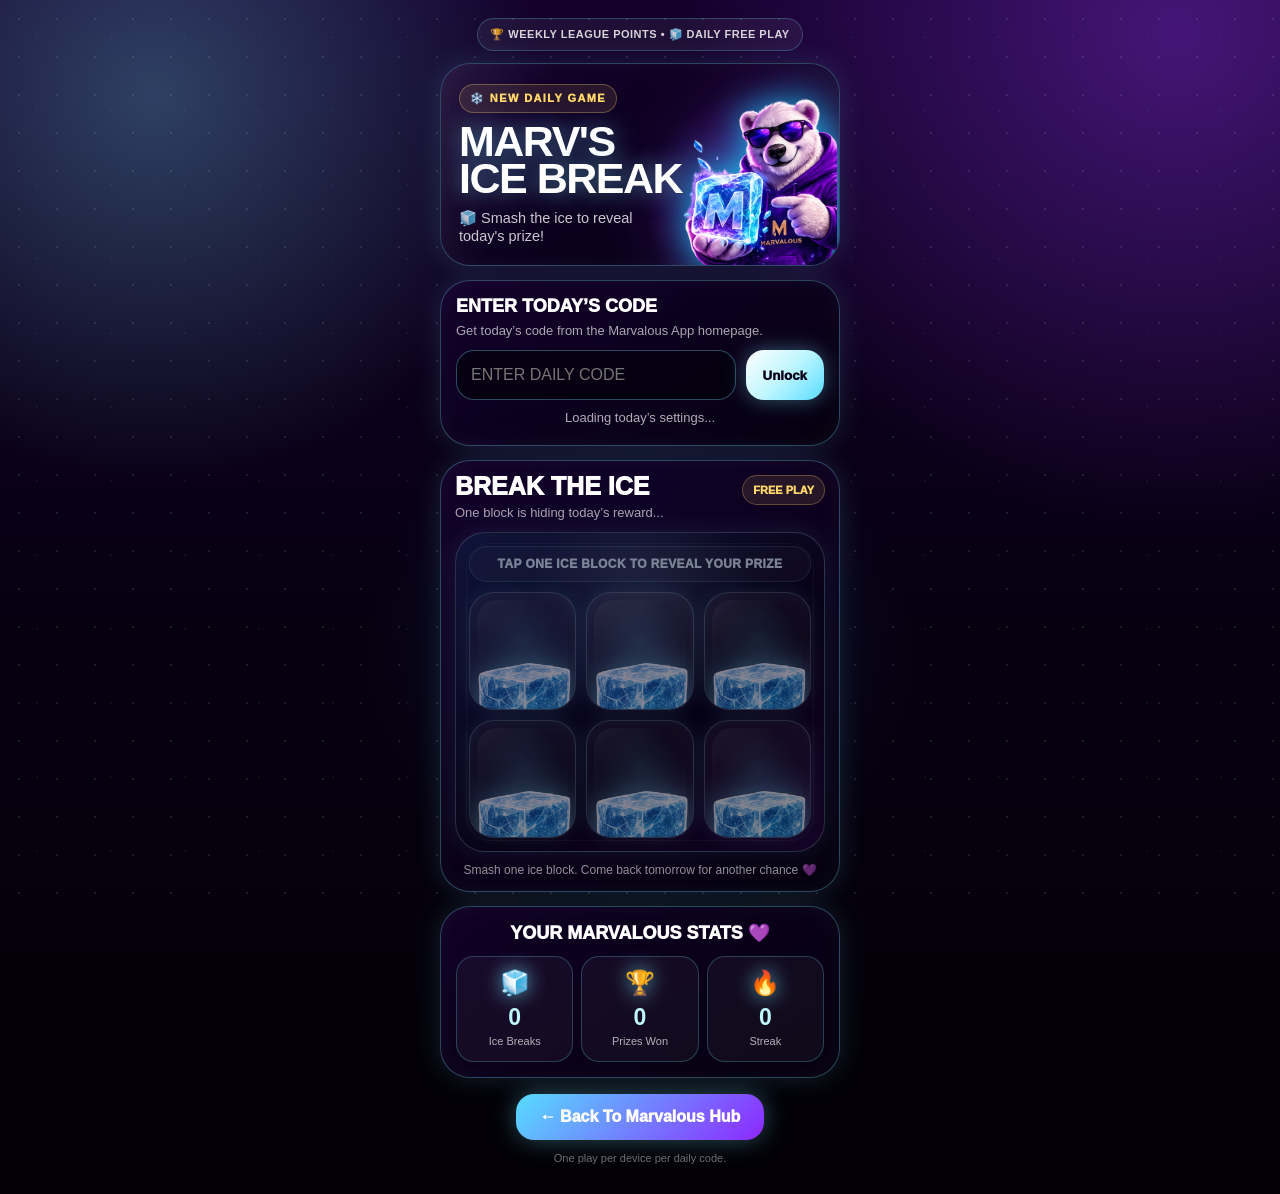
==== icebreak-v2.html @ 88c2de8c "Rename icebreak.html to icebreak-v2.html" ====
<!DOCTYPE html>
<html lang="en">
<head>
<meta charset="UTF-8" />
<meta name="viewport" content="width=device-width, initial-scale=1.0, viewport-fit=cover" />
<meta name="theme-color" content="#070009" />
<title>Marv's Ice Break</title>

<script async src="https://www.googletagmanager.com/gtag/js?id=G-ST39WS2DBB"></script>
<script>
window.dataLayer = window.dataLayer || [];
function gtag(){dataLayer.push(arguments);}
gtag('js', new Date());
gtag('config', 'G-ST39WS2DBB');
</script>

<style>
*{box-sizing:border-box}
:root{
  --purple:#8d28ff;
  --ice:#79e8ff;
  --gold:#ffd76a;
  --dark:#050008;
}
body{
  margin:0;
  min-height:100vh;
  font-family:Arial,Helvetica,sans-serif;
  color:#fff;
  background:
    radial-gradient(circle at 12% 8%,rgba(121,232,255,.28),transparent 25%),
    radial-gradient(circle at 92% 3%,rgba(157,59,255,.36),transparent 30%),
    radial-gradient(circle at 50% 55%,rgba(39,148,255,.12),transparent 30%),
    linear-gradient(180deg,#13002b 0%,#070011 52%,#020005 100%);
  overflow-x:hidden;
}
body:before{
  content:"";
  position:fixed;
  inset:0;
  pointer-events:none;
  background-image:
    radial-gradient(rgba(255,255,255,.45) 1px,transparent 1px),
    radial-gradient(rgba(121,232,255,.25) 1.4px,transparent 1.4px);
  background-size:38px 38px,74px 74px;
  opacity:.23;
}
.app{
  width:min(430px,100%);
  margin:0 auto;
  min-height:100vh;
  padding:18px 15px 30px;
  position:relative;
}
.glass{
  border-radius:30px;
  background:linear-gradient(145deg,rgba(22,0,48,.72),rgba(5,0,15,.86));
  border:1px solid rgba(121,232,255,.30);
  box-shadow:0 0 28px rgba(121,232,255,.14),inset 0 0 24px rgba(255,255,255,.035);
  backdrop-filter:blur(10px);
}
.top-strip{
  display:flex;
  justify-content:center;
  gap:8px;
  align-items:center;
  margin:0 auto 12px;
  padding:9px 12px;
  width:max-content;
  max-width:100%;
  border-radius:999px;
  background:rgba(255,255,255,.06);
  border:1px solid rgba(121,232,255,.24);
  color:rgba(255,255,255,.82);
  font-size:11px;
  font-weight:900;
  letter-spacing:.5px;
  text-transform:uppercase;
}
.hero{
  min-height:180px;
  position:relative;
  overflow:hidden;
  padding:20px 18px;
  margin-bottom:14px;
}
.hero:before{
  content:"";
  position:absolute;
  right:-48px;
  bottom:-65px;
  width:250px;
  height:250px;
  border-radius:50%;
  background:radial-gradient(circle,rgba(121,232,255,.38),rgba(141,40,255,.18),transparent 66%);
}
.hero:after{
  content:"";
  position:absolute;
  inset:0;
  background:linear-gradient(110deg,rgba(255,255,255,.08),transparent 25%,transparent 70%,rgba(121,232,255,.08));
  pointer-events:none;
}
.hero-marv{
  position:absolute;
  right:-18px;
  bottom:-30px;
  width:235px;
  max-height:240px;
  object-fit:contain;
  z-index:2;
  filter:
    drop-shadow(0 0 18px rgba(0,225,255,.8))
    drop-shadow(0 0 40px rgba(147,51,234,.5));
}
.kicker{
  position:relative;
  z-index:3;
  display:inline-flex;
  align-items:center;
  gap:6px;
  padding:7px 10px;
  border-radius:999px;
  background:rgba(255,215,106,.10);
  border:1px solid rgba(255,215,106,.30);
  color:var(--gold);
  font-size:11px;
  font-weight:1000;
  letter-spacing:1.4px;
  text-transform:uppercase;
}
h1{
  position:relative;
  z-index:3;
  margin:10px 132px 0 0;
  font-size:43px;
  line-height:.86;
  letter-spacing:-1.5px;
  text-transform:uppercase;
  text-shadow:0 0 24px rgba(121,232,255,.55);
}
.welcome{
  position:relative;
  z-index:3;
  margin:12px 145px 0 0;
  color:rgba(255,255,255,.78);
  font-size:14.5px;
  line-height:1.25;
}
.code-card{
  padding:15px;
  margin-bottom:14px;
}
.code-title{
  font-size:18px;
  font-weight:1000;
  text-transform:uppercase;
}
.code-sub{
  color:rgba(255,255,255,.65);
  font-size:13px;
  margin:6px 0 12px;
}
.row{display:flex;gap:10px}
input{
  flex:1;
  min-width:0;
  padding:15px 14px;
  border-radius:18px;
  border:1px solid rgba(121,232,255,.32);
  outline:none;
  background:rgba(5,0,15,.72);
  color:#fff;
  font-size:16px;
}
#codeInput{text-transform:uppercase}
button{
  border:0;
  border-radius:18px;
  padding:15px 17px;
  font-weight:1000;
  color:#080018;
  background:linear-gradient(135deg,#ffffff,#bff6ff,#57dcff);
  box-shadow:0 0 20px rgba(121,232,255,.38);
  cursor:pointer;
}
.status{
  margin-top:10px;
  min-height:20px;
  font-size:13px;
  color:rgba(255,255,255,.68);
  text-align:center;
}
.stage{
  padding:14px;
  margin-bottom:14px;
}
.game-head{
  display:flex;
  align-items:flex-start;
  justify-content:space-between;
  gap:10px;
  margin-bottom:12px;
}
.game-title{
  font-size:25px;
  line-height:.95;
  font-weight:1000;
  text-transform:uppercase;
}
.game-sub{
  color:rgba(255,255,255,.64);
  font-size:13px;
  margin-top:6px;
}
.live-pill{
  flex:0 0 auto;
  padding:8px 10px;
  border-radius:999px;
  background:rgba(255,215,106,.1);
  border:1px solid rgba(255,215,106,.28);
  color:var(--gold);
  font-size:11px;
  font-weight:1000;
  text-transform:uppercase;
}
.board{
  position:relative;
  padding:13px;
  border-radius:30px;
  background:
    radial-gradient(circle at 50% 20%,rgba(191,246,255,.16),transparent 35%),
    linear-gradient(145deg,rgba(13,48,84,.74),rgba(4,0,14,.92) 60%,rgba(37,0,60,.82));
  border:1px solid rgba(191,246,255,.34);
  box-shadow:0 0 24px rgba(121,232,255,.20),inset 0 0 28px rgba(255,255,255,.045);
  overflow:hidden;
  will-change:transform;
}
.board:before{
  content:"";
  position:absolute;
  inset:10px;
  border-radius:24px;
  border:1px solid rgba(255,255,255,.08);
  pointer-events:none;
}
.banner{
  position:relative;
  z-index:2;
  text-align:center;
  margin-bottom:10px;
  padding:10px;
  border-radius:20px;
  background:rgba(255,255,255,.055);
  border:1px solid rgba(121,232,255,.20);
  color:#dffbff;
  font-size:12px;
  font-weight:1000;
  text-transform:uppercase;
  letter-spacing:.4px;
}
.ice-grid{
  position:relative;
  z-index:2;
  display:grid;
  grid-template-columns:repeat(3,1fr);
  gap:10px;
}
.ice{
  height:118px;
  border-radius:25px;
  display:grid;
  place-items:center;
  padding:0;
  background:
    radial-gradient(circle at 50% 40%,rgba(121,232,255,.18),transparent 45%),
    linear-gradient(180deg,rgba(255,255,255,.08),rgba(255,255,255,.025));
  border:1px solid rgba(191,246,255,.30);
  box-shadow:0 0 17px rgba(121,232,255,.20),inset 0 0 18px rgba(255,255,255,.05);
  cursor:pointer;
  position:relative;
  overflow:hidden;
  transition:.25s;
  animation:iceBreath 2.8s ease-in-out infinite;
}
@keyframes iceBreath{
  0%,100%{
    transform:scale(1);
    box-shadow:0 0 17px rgba(121,232,255,.20), inset 0 0 18px rgba(255,255,255,.05);
  }
  50%{
    transform:scale(1.035);
    box-shadow:0 0 28px rgba(121,232,255,.45), inset 0 0 24px rgba(255,255,255,.10);
  }
}  
.ice img{
  width:143%;
  height:143%;
  object-fit:contain;
  pointer-events:none;
  filter:drop-shadow(0 0 16px rgba(121,232,255,.75));
  transition:.25s;
}
.ice:before{
  content:"";
  position:absolute;
  inset:7px;
  border-radius:20px;
  background:linear-gradient(135deg,rgba(255,255,255,.10),transparent 40%,rgba(121,232,255,.05));
  pointer-events:none;
}
.ice:after{
  content:"";
  position:absolute;
  inset:-50%;
  background:linear-gradient(90deg,transparent,rgba(255,255,255,.20),transparent);
  transform:rotate(25deg) translateX(-120%);
  transition:.7s;
}
.ice:not(.disabled):hover:after{transform:rotate(25deg) translateX(120%)}
.ice.picked{
  transform:scale(1.07);
  box-shadow:0 0 42px rgba(191,246,255,.9),inset 0 0 24px rgba(255,255,255,.14);
}
.ice.picked img{transform:scale(1.07)}
.ice:active{
  transform:scale(.94);
  filter:brightness(1.2);
}
.ice.shatter{animation:shake .36s linear}
@keyframes shake{
  0%,100%{transform:scale(1.07) translateX(0)}
  25%{transform:scale(1.09) translateX(-4px) rotate(-2deg)}
  50%{transform:scale(1.09) translateX(4px) rotate(2deg)}
  75%{transform:scale(1.09) translateX(-3px) rotate(-1deg)}
}
@keyframes screenShake{
  0%{transform:translate(0,0);}
  20%{transform:translate(-4px,2px);}
  40%{transform:translate(4px,-2px);}
  60%{transform:translate(-3px,2px);}
  80%{transform:translate(3px,-1px);}
  100%{transform:translate(0,0);}
}

.board.shake{
  animation:screenShake .25s;
}
.board.flash{
  animation:flashBlue .35s;
}

@keyframes flashBlue{
  0%{
    box-shadow:0 0 24px rgba(121,232,255,.20);
  }
  50%{
    box-shadow:
      0 0 80px rgba(121,232,255,.95),
      inset 0 0 45px rgba(191,246,255,.45);
  }
  100%{
    box-shadow:0 0 24px rgba(121,232,255,.20);
  }
}
.ice.disabled{
  opacity:.24;
  pointer-events:none;
  filter:grayscale(.55);
}
.ice-glow{
  position:absolute;
  inset:-35px;
  display:none;
  pointer-events:none;
  background:url("assets/icebreak/ice-glow.png") center/contain no-repeat;
  z-index:4;
  opacity:.98;
}
.ice.picked .ice-glow{display:block}
.ice-sparkles{
  position:absolute;
  inset:-55px;
  display:none;
  pointer-events:none;
  background:url("assets/icebreak/ice-sparkles.png") center/contain no-repeat;
  z-index:5;
  opacity:1;
}

.ice.shatter .ice-sparkles{
  display:block;
  animation:sparkBurst .55s ease-out forwards;
}

@keyframes sparkBurst{
  0%{
    transform:scale(.4);
    opacity:0;
  }
  40%{
    opacity:1;
  }
  100%{
    transform:scale(1.5);
    opacity:0;
  }
}
.locked .board{opacity:.52}
.locked .ice{pointer-events:none}
.hint{
  text-align:center;
  margin-top:11px;
  font-size:12px;
  color:rgba(255,255,255,.56);
}
.info-card{
  padding:15px;
  margin-bottom:14px;
}
.info-title{
  font-size:18px;
  font-weight:1000;
  text-transform:uppercase;
  margin-bottom:12px;
  text-align:center;
}
.stats{
  display:grid;
  grid-template-columns:repeat(3,1fr);
  gap:8px;
}
.stat{
  text-align:center;
  padding:12px 6px;
  border-radius:18px;
  background:rgba(255,255,255,.045);
  border:1px solid rgba(121,232,255,.24);
}
.stat b{
  display:block;
  color:#bff6ff;
  font-size:23px;
}
.stat span{
  font-size:11px;
  color:rgba(255,255,255,.68);
}
.stat-icon-circle{
  font-size:24px;
  margin-bottom:7px;
  filter:drop-shadow(0 0 10px rgba(121,232,255,.75));
}
.back{
  display:block;
  width:max-content;
  margin:16px auto 0;
  padding:14px 24px;
  border-radius:18px;
  text-decoration:none;
  color:#fff;
  font-weight:1000;
  background:linear-gradient(135deg,#57dcff,#8d28ff);
  box-shadow:0 0 24px rgba(121,232,255,.34);
}
.footer{
  text-align:center;
  margin-top:12px;
  font-size:11px;
  color:rgba(255,255,255,.42);
}
.modal{
  position:fixed;
  inset:0;
  display:none;
  align-items:center;
  justify-content:center;
  padding:20px;
  background:rgba(0,0,0,.78);
  z-index:99;
}
.modal.show{display:flex}
.box{
  position:relative;
  width:min(380px,100%);
  text-align:center;
  border-radius:32px;
  padding:26px 18px;
  background:linear-gradient(180deg,#071d3a,#070009);
  border:1px solid rgba(191,243,255,.48);
  box-shadow:0 0 50px rgba(101,207,255,.22),0 0 34px rgba(139,44,255,.32);
}
.closeModal{
    position:absolute;
    top:14px;
    right:14px;
    width:40px;
    height:40px;
    border:none;
    border-radius:50%;
    background:rgba(255,255,255,.12);
    color:#fff;
    font-size:24px;
    font-weight:bold;
    cursor:pointer;
  }
.box h2{
  margin:0 0 8px;
  font-size:32px;
  text-transform:uppercase;
}
.result{
  margin:16px 0;
  color:#ffd76a;
  font-size:27px;
  font-weight:1000;
  text-transform:uppercase;
  text-shadow:0 0 14px rgba(255,215,106,.72);
}
.small{
  color:rgba(255,255,255,.72);
  font-size:13px;
  line-height:1.4;
}
@keyframes blueFlash{
  0%{opacity:0;}
  20%{opacity:.8;}
  100%{opacity:0;}
}

.screen-flash{
  position:fixed;
  inset:0;
  pointer-events:none;
  background:radial-gradient(circle,rgba(121,232,255,.75),rgba(121,232,255,.2),transparent 70%);
  opacity:0;
  z-index:9999;
}

.screen-flash.active{
  animation:blueFlash .35s ease-out;
}
  
</style>
</head>

<body>
<main class="app">

  <div class="top-strip">🏆 Weekly League Points • 🧊 Daily Free Play</div>

  <section class="hero glass">
    <div class="kicker">❄️ New Daily Game</div>
    <h1>Marv's Ice Break</h1>
    <p class="welcome">🧊 Smash the ice to reveal today's prize!</p>
    <img src="assets/icebreak/marv-ice.png" class="hero-marv" alt="Marv holding ice">
  </section>

  <section class="code-card glass">
    <div class="code-title">Enter Today’s Code</div>
    <div class="code-sub">Get today’s code from the Marvalous App homepage.</div>
    <div class="row">
      <input id="codeInput" placeholder="Enter daily code">
      <button onclick="unlockGame()">Unlock</button>
    </div>
    <div id="status" class="status">Loading today’s settings...</div>
  </section>

  <section id="gameArea" class="stage glass locked">
    <div class="game-head">
      <div>
        <div class="game-title">Break The Ice</div>
        <div class="game-sub">One block is hiding today’s reward...</div>
      </div>
      <div class="live-pill">Free Play</div>
    </div>

    <div class="board">
      <div class="banner">Tap one ice block to reveal your prize</div>

      <div class="ice-grid">
        <button class="ice" onclick="breakIce(this)"><span class="ice-glow"></span><img src="assets/icebreak/ice-normal.png" alt="Ice block"></button>
        <button class="ice" onclick="breakIce(this)"><span class="ice-glow"></span><img src="assets/icebreak/ice-normal.png" alt="Ice block"></button>
        <button class="ice" onclick="breakIce(this)"><span class="ice-glow"></span><img src="assets/icebreak/ice-normal.png" alt="Ice block"></button>
        <button class="ice" onclick="breakIce(this)"><span class="ice-glow"></span><img src="assets/icebreak/ice-normal.png" alt="Ice block"></button>
        <button class="ice" onclick="breakIce(this)"><span class="ice-glow"></span><img src="assets/icebreak/ice-normal.png" alt="Ice block"></button>
        <button class="ice" onclick="breakIce(this)"><span class="ice-glow"></span><img src="assets/icebreak/ice-normal.png" alt="Ice block"></button>
      </div>
    </div>

    <div class="hint">Smash one ice block. Come back tomorrow for another chance 💜</div>
  </section>

  <section class="info-card glass">
    <div class="info-title">Your Marvalous Stats 💜</div>
    <div class="stats">
      <div class="stat">
        <div class="stat-icon-circle">🧊</div>
        <b id="totalPlays">0</b>
        <span>Ice Breaks</span>
      </div>
      <div class="stat">
        <div class="stat-icon-circle">🏆</div>
        <b id="totalWins">0</b>
        <span>Prizes Won</span>
      </div>
      <div class="stat">
        <div class="stat-icon-circle">🔥</div>
        <b id="currentStreak">0</b>
        <span>Streak</span>
      </div>
    </div>
  </section>

  <a class="back" href="index.html">← Back To Marvalous Hub</a>
  <div class="footer">One play per device per daily code.</div>
</main>

<form name="scratch-claim" method="POST" data-netlify="true" hidden>
  <input type="text" name="name">
  <input type="email" name="email">
  <input type="text" name="prize">
  <input type="text" name="dailyCode">
  <input type="text" name="minSpend">
  <input type="text" name="expiry">
</form>

<div class="modal" id="modal">
  <div class="box">
    <button class="closeModal" onclick="closeModal()">✕</button>
    <h2 id="modalTitle">Result</h2>
    <div class="result" id="resultText"></div>
    <p class="small" id="resultSmall"></p>
    <button id="doneBtn" onclick="closeModal()">Done</button>
  </div>
</div>

<audio id="tapSound" preload="auto">
  <source src="assets/icebreak/ice-tap.mp3" type="audio/mpeg">
</audio>

<audio id="crackSound" preload="auto">
  <source src="assets/icebreak/ice-crack.mp3" type="audio/mpeg">
</audio>

<audio id="smashSound" preload="auto">
  <source src="assets/icebreak/ice-smash.mp3" type="audio/mpeg">
</audio>

<script>
const SETTINGS_CSV_URL = "https://docs.google.com/spreadsheets/d/e/2PACX-1vSlaiXI-x0C_wLvxmELI21rTu9uFR87MYtx9gqV_z_Z3hZ5nOCQBnb9No6i9MtZyqBD3c9wTo1tmz6x/pub?output=csv";

let DAILY_CODE = "MARVDAILY";
let PRIZES = [];
const gameArea = document.getElementById("gameArea");
const statusBox = document.getElementById("status");
const modal = document.getElementById("modal");
const modalTitle = document.getElementById("modalTitle");
const resultText = document.getElementById("resultText");
const resultSmall = document.getElementById("resultSmall");

const tapSound = document.getElementById("tapSound");
const crackSound = document.getElementById("crackSound");
const smashSound = document.getElementById("smashSound");

function playSound(sound){
  if(!sound) return;
  sound.currentTime = 0;
  sound.play().catch(() => {});
}

let playKey = "";
let revealed = false;
let currentPrize = null;

function updateStats(){
  document.getElementById("totalPlays").textContent = localStorage.getItem("marvIceTotalPlays") || "0";
  document.getElementById("totalWins").textContent = localStorage.getItem("marvIceTotalWins") || "0";
  document.getElementById("currentStreak").textContent = localStorage.getItem("marvIceStreak") || "0";
}

function addPlayStats(won){
  const plays = Number(localStorage.getItem("marvIceTotalPlays") || 0) + 1;
  localStorage.setItem("marvIceTotalPlays", plays);

  const streak = Number(localStorage.getItem("marvIceStreak") || 0) + 1;
  localStorage.setItem("marvIceStreak", streak);

  if(won){
    const wins = Number(localStorage.getItem("marvIceTotalWins") || 0) + 1;
    localStorage.setItem("marvIceTotalWins", wins);
  }

  updateStats();
}

function csvSplit(row){
  const matched = row.match(/(".*?"|[^",]+)(?=\s*,|\s*$)/g);
  return matched ? matched.map(v=>v.replace(/^"|"$/g,"").trim()) : [];
}
function getDailyCodeDateKey(){
  const now = new Date();
  const ukNow = new Date(now.toLocaleString("en-US", { timeZone: "Europe/London" }));

  if (ukNow.getHours() < 9) {
    ukNow.setDate(ukNow.getDate() - 1);
  }

  return ukNow.toISOString().slice(0, 10);
}

  let seed = 0;

  for (let i = 0; i < key.length; i++) {
    seed += key.charCodeAt(i) * (i + 1);
  }

  const word = words[seed % words.length];
  const day = key.slice(-2);

  return word + day;
}
  
async function loadSettings(){
  try{
    const res = await fetch(SETTINGS_CSV_URL + "&t=" + Date.now(), {cache:"no-store"});
    const text = await res.text();
    const lines = text.trim().split(/\r?\n/);

    const settingsRow = csvSplit(lines[0]);
DAILY_CODE = (settingsRow[1] || "").trim().toUpperCase();

PRIZES = [];

    for(let i=4; i<lines.length; i++){
      if(!lines[i].trim()) continue;
      const row = csvSplit(lines[i]);
      PRIZES.push({
        prize: row[0],
        chance: parseFloat(row[1]),
        claimType: row[2],
        minSpend: row[3],
        expiry: row[4],
        code: row[5] || ""
      });
    }

    playKey = `marvalous_ice_break_played_${DAILY_CODE}`;

    statusBox.textContent = localStorage.getItem(playKey)
      ? "Come back tomorrow for another Ice Break."
      : "Today’s settings loaded.";

  } catch(e){
    statusBox.textContent = "Settings could not load. Try again shortly.";
  }
}

function pickPrize(){
  let roll = Math.random() * 100;
  let total = 0;

  for(const item of PRIZES){
    total += Number(item.chance || 0);
    if(roll <= total) return item;
  }

  return { prize:"TRY AGAIN", chance:0, claimType:"none", minSpend:"", expiry:"", code:"" };
}

function resetIce(){
  document.querySelectorAll(".ice").forEach(i => {
    i.classList.remove("disabled", "picked", "shatter");
    const img = i.querySelector("img");
    if(img) img.src = "assets/icebreak/ice-normal.png";
  });
}

function unlockGame(){
  const entered = document.getElementById("codeInput").value.trim().toUpperCase();

  if(entered !== DAILY_CODE){
    statusBox.textContent = "Wrong code. Check the Facebook daily post.";
    return;
  }

  if(localStorage.getItem(playKey)){
    statusBox.textContent = "You’ve already used today’s Ice Break on this device.";
    gameArea.classList.add("locked");
    return;
  }

  if(typeof gtag === "function") gtag('event','ice_break_played');

  revealed = false;
  resetIce();
  statusBox.textContent = "Unlocked. Break your lucky ice block.";
  gameArea.classList.remove("locked");
}

function breakIce(el){
  if(gameArea.classList.contains("locked") || revealed) return;

  revealed = true;
  currentPrize = pickPrize();

  document.querySelectorAll(".ice").forEach(i => {
    if(i !== el) i.classList.add("disabled");
  });

  const img = el.querySelector("img");
  el.classList.add("picked");

  playSound(tapSound);
  localStorage.setItem(playKey,"yes");
  if (navigator.vibrate) {
  navigator.vibrate(25);
  }

setTimeout(() => {
  playSound(crackSound);
  img.src = "assets/icebreak/ice-cracked.png";
}, 250);

setTimeout(() => {
  playSound(smashSound);

  if (navigator.vibrate) {
    navigator.vibrate([40, 25, 60]);
  }
const board = document.querySelector(".board");
board.classList.add("shake");
setTimeout(() => board.classList.remove("shake"), 250);
  el.classList.add("shatter");
  img.src = "assets/icebreak/ice-shattered.png";
}, 750);

  
  

  setTimeout(showResult, 1450);
}

function copyPrizeCode(){
  const code = currentPrize && currentPrize.code ? currentPrize.code : "";
  if(!code) return;

  navigator.clipboard.writeText(code).then(() => {
    const btn = document.getElementById("copyCodeBtn");
    if(btn) btn.textContent = "Copied!";
  }).catch(() => {
    alert("Copy failed. Please manually copy the code.");
  });
}

function showResult(){
  const won = currentPrize && currentPrize.prize.toUpperCase() !== "TRY AGAIN";
  addPlayStats(won);

  if(won){
    modalTitle.textContent = "Winner!";
    resultText.textContent = currentPrize.prize;

    const hasCode = currentPrize.code && currentPrize.code.trim() !== "";
    const isWalletBonus =
      currentPrize.prize.includes("ADD £1") ||
      currentPrize.prize.includes("ADD £5") ||
      currentPrize.prize.includes("ADD £10");

    resultSmall.innerHTML = hasCode ? `

<div style="margin:12px 0;padding:14px;border-radius:16px;background:rgba(101,207,255,.12);border:1px solid rgba(191,243,255,.35);">
  <div style="font-size:12px;color:rgba(255,255,255,.72);margin-bottom:6px;">Your discount code:</div>
  <div style="font-size:24px;font-weight:1000;color:#ffd76a;">${currentPrize.code}</div>
  <button id="copyCodeBtn" onclick="copyPrizeCode()" style="margin-top:10px;">Copy Code</button>
</div>

Use this code within 24 hours 💜<br><br>

${currentPrize.minSpend && currentPrize.minSpend != "0" ? `Minimum spend £${currentPrize.minSpend}<br><br>` : ""}

<input id="claimName" placeholder="Your name" style="width:100%;padding:12px;margin-bottom:10px;border-radius:12px;border:none;">
<input id="claimEmail" type="email" placeholder="Your email" style="width:100%;padding:12px;margin-bottom:10px;border-radius:12px;border:none;">
<button id="claimBtn" onclick="submitClaim()">Claim Prize</button>

` : isWalletBonus ? `

🎉 Congratulations! 🎉<br><br>

You've won:<br><br>

<strong>${currentPrize.prize}</strong><br><br>

Enter your details below and we'll add your bonus when you top up your Marvalous wallet 💜<br><br>
${currentPrize.expiry && currentPrize.expiry !== "none" ? `Valid for ${currentPrize.expiry}<br><br>` : ""}
<input id="claimName" placeholder="Your name" style="width:100%;padding:12px;margin-bottom:10px;border-radius:12px;border:none;">
<input id="claimEmail" type="email" placeholder="Your email" style="width:100%;padding:12px;margin-bottom:10px;border-radius:12px;border:none;">
<button id="claimBtn" onclick="submitClaim()">Claim Prize</button>

` : `

🎉 Congratulations! 🎉<br><br>

You've won:<br><br>

<strong>${currentPrize.prize}</strong><br><br>

Enter your details below and we'll check and apply your reward 💜<br><br>

<input id="claimName" placeholder="Your name" style="width:100%;padding:12px;margin-bottom:10px;border-radius:12px;border:none;">
<input id="claimEmail" type="email" placeholder="Your email" style="width:100%;padding:12px;margin-bottom:10px;border-radius:12px;border:none;">
<button id="claimBtn" onclick="submitClaim()">Claim Prize</button>

`;

  } else {
    modalTitle.textContent = "Try Again!";
    resultText.textContent = "No Prize Today";

    resultSmall.innerHTML = `
No prize today 😢<br><br>

💜 If you're taking part in the Marvalous Weekly League, enter your details below to claim your +3 daily league points.<br><br>

Not in the league? Simply press Done and come back tomorrow for another free Ice Break.<br><br>

<input id="claimName" placeholder="Your name" style="width:100%;padding:12px;margin-bottom:10px;border-radius:12px;border:none;">
<input id="claimEmail" type="email" placeholder="Your email" style="width:100%;padding:12px;margin-bottom:10px;border-radius:12px;border:none;">
<button id="claimBtn" onclick="submitClaim()">Claim +3 League Points</button>
`;
  }

  if(won){
    document.getElementById("doneBtn").style.display = "none";
  } else {
    document.getElementById("doneBtn").style.display = "inline-block";
  }

  modal.classList.add("show");
  gameArea.classList.add("locked");
  statusBox.textContent = "You’ve used today’s Ice Break on this device.";
}

function submitClaim(){
  const name = document.getElementById("claimName").value.trim();
  const email = document.getElementById("claimEmail").value.trim();

  if(!name || !email){
    alert("Please enter your name and email.");
    return;
  }

  const claimBtn = document.getElementById("claimBtn");
  claimBtn.disabled = true;
  claimBtn.textContent = "Sending...";

  fetch("https://script.google.com/macros/s/AKfycbwqv0mOcwHVa2AaGzvwMLjw-nqV4LonCg3-MXpDcgcMbhmw2ORo4JmO8JiCxXZkBScC/exec", {
    method: "POST",
    headers: {
      "Content-Type": "text/plain;charset=utf-8"
    },
    body: JSON.stringify({
      name: name,
      email: email,
      prize: currentPrize.prize === "TRY AGAIN"
        ? "League Points Claim (+3)"
        : currentPrize.prize,
      dailyCode: DAILY_CODE,
      minSpend: currentPrize.minSpend || "",
      expiry: currentPrize.expiry || "",
      code: currentPrize.code || ""
    })
  }).then(response => {
    if (!response.ok) throw new Error("Failed");

    modalTitle.textContent = "Claim Sent!";
    resultText.textContent = "";

    if(currentPrize.prize === "TRY AGAIN"){
      resultSmall.textContent = "Your league points claim has been logged successfully 💜";
    } else {
      resultSmall.textContent = currentPrize.code
        ? "Your win has been logged successfully 💜 Your discount code is ready to use."
        : "Your claim has been logged successfully 💜 We'll check and apply your bonus shortly.";
    }

    document.getElementById("doneBtn").style.display = "inline-block";
    document.getElementById("doneBtn").textContent = "Done";
  }).catch(() => {
    claimBtn.disabled = false;
    claimBtn.textContent = "Claim Prize";
    alert("Something went wrong sending your claim.");
  });
}

function closeModal(){
  modal.classList.remove("show");
}

resetIce();
loadSettings();

updateStats();
</script>
</body>
</html>
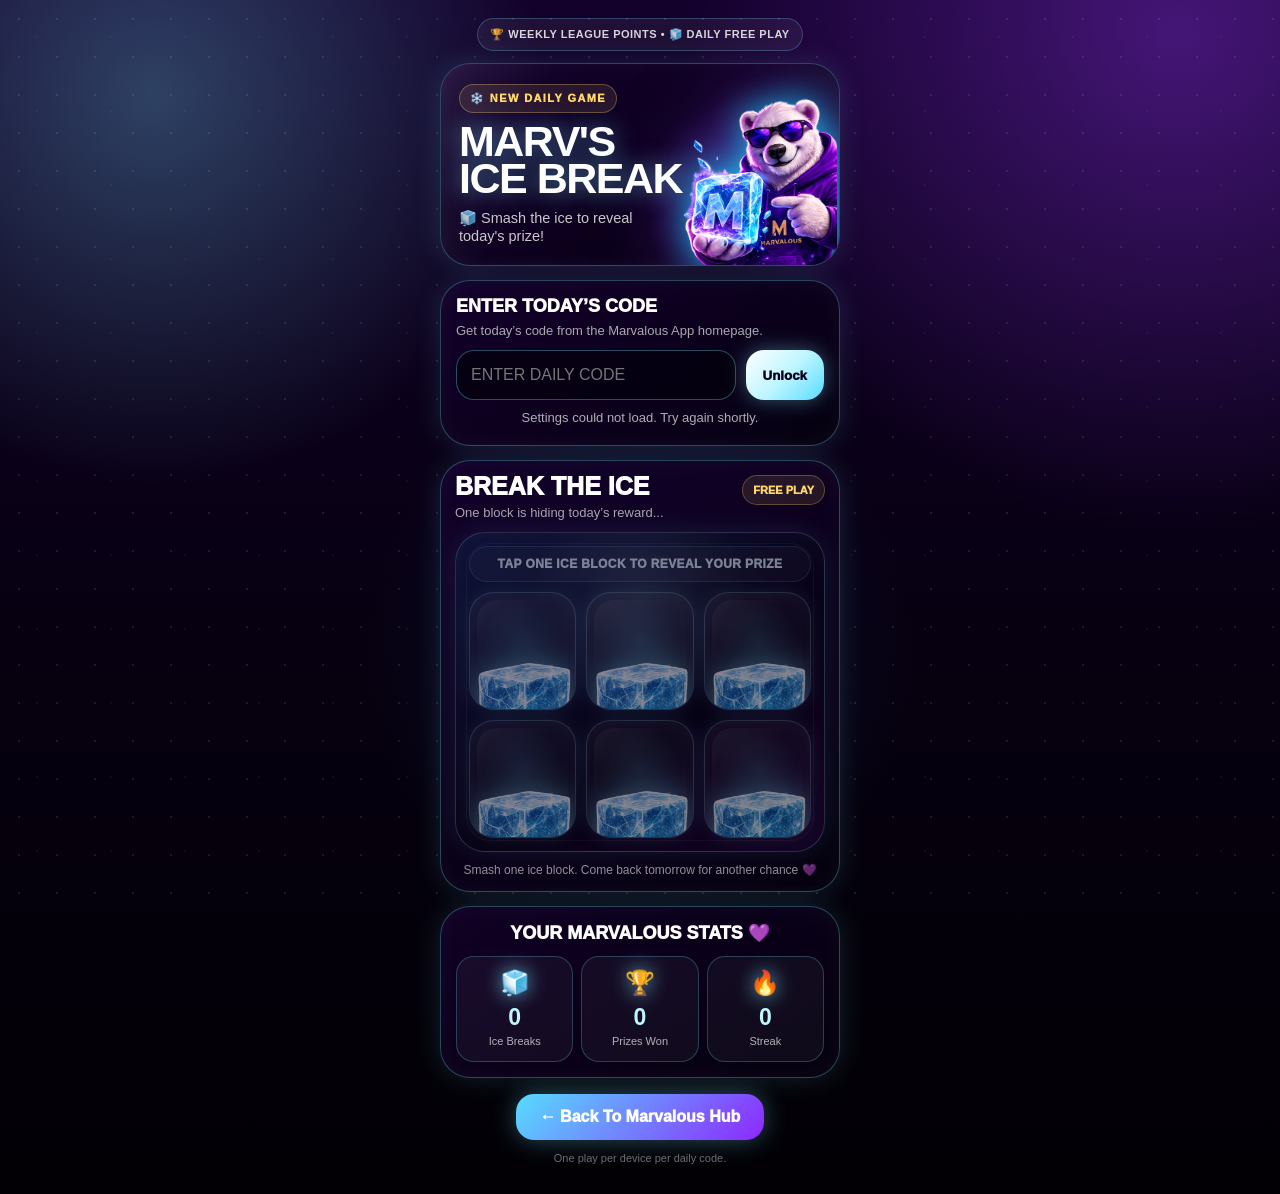
==== commit 319f1aae: "Update icebreak-v2.html" ====
--- a/icebreak-v2.html
+++ b/icebreak-v2.html
@@ -698,28 +698,6 @@
   const matched = row.match(/(".*?"|[^",]+)(?=\s*,|\s*$)/g);
   return matched ? matched.map(v=>v.replace(/^"|"$/g,"").trim()) : [];
 }
-function getDailyCodeDateKey(){
-  const now = new Date();
-  const ukNow = new Date(now.toLocaleString("en-US", { timeZone: "Europe/London" }));
-
-  if (ukNow.getHours() < 9) {
-    ukNow.setDate(ukNow.getDate() - 1);
-  }
-
-  return ukNow.toISOString().slice(0, 10);
-}
-
-  let seed = 0;
-
-  for (let i = 0; i < key.length; i++) {
-    seed += key.charCodeAt(i) * (i + 1);
-  }
-
-  const word = words[seed % words.length];
-  const day = key.slice(-2);
-
-  return word + day;
-}
   
 async function loadSettings(){
   try{
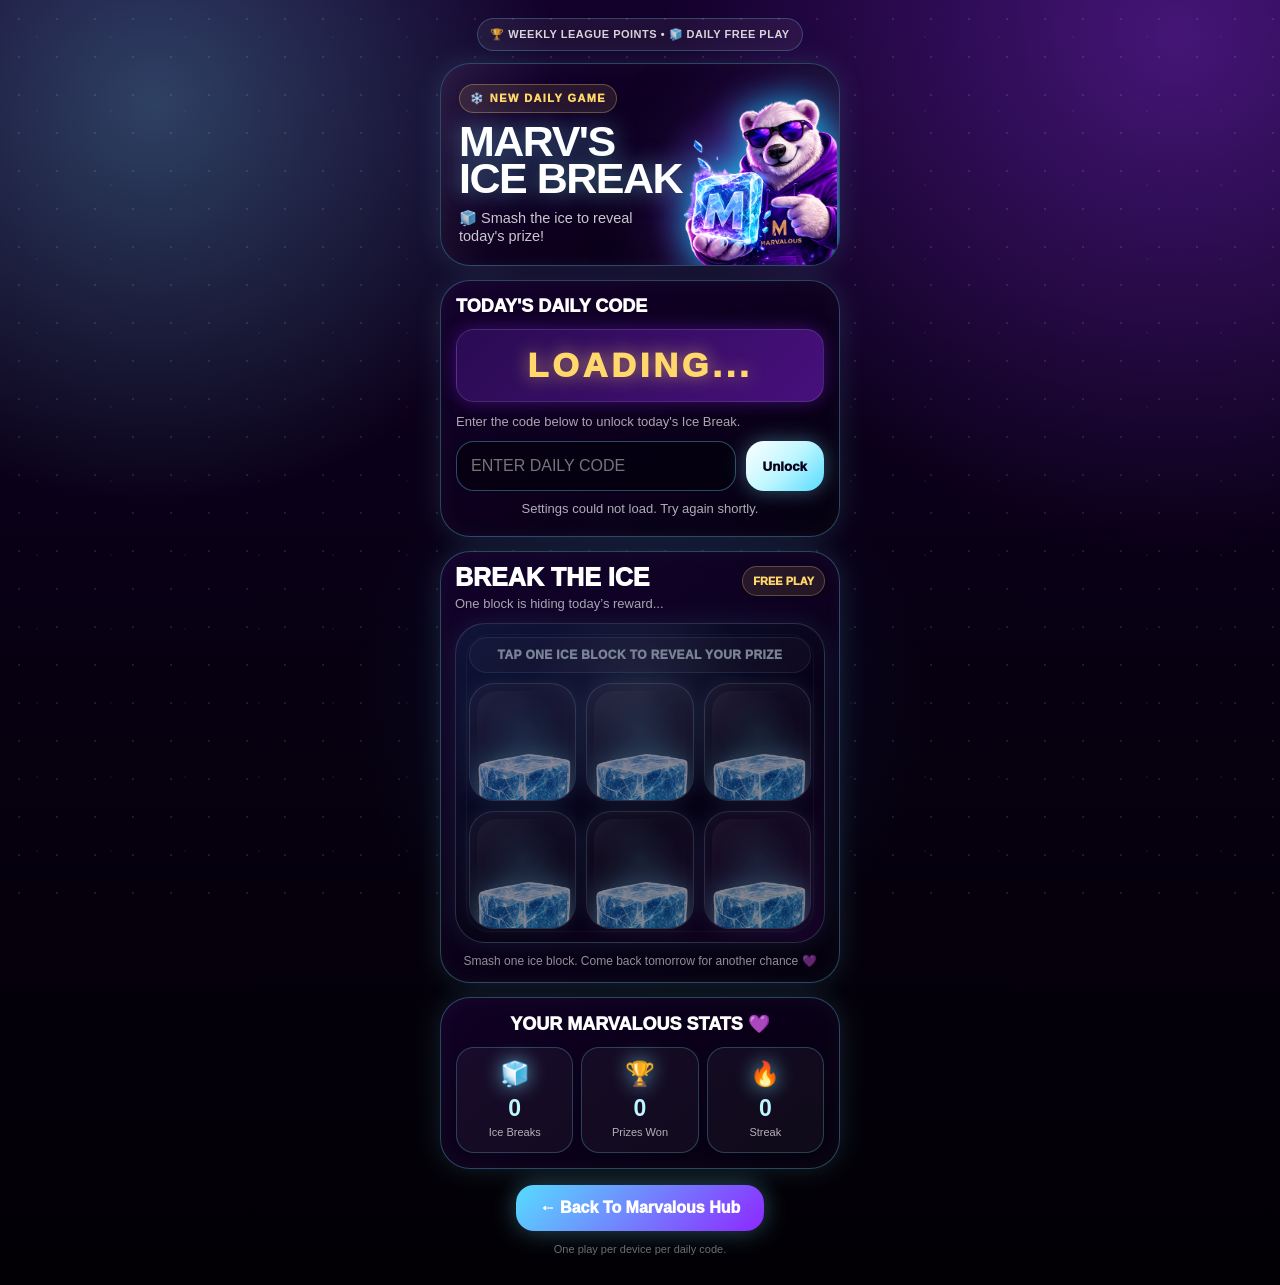
==== commit 44131aa9: "Update icebreak-v2.html" ====
--- a/icebreak-v2.html
+++ b/icebreak-v2.html
@@ -540,6 +540,25 @@
 .screen-flash.active{
   animation:blueFlash .35s ease-out;
 }
+
+.daily-code-box{
+  margin:12px 0;
+  padding:16px;
+  border-radius:18px;
+  text-align:center;
+  background:linear-gradient(135deg,#2a0b52,#47107d);
+  border:1px solid rgba(255,255,255,.12);
+  box-shadow:0 0 18px rgba(141,40,255,.35);
+}
+
+.daily-code-box span{
+  font-size:34px;
+  font-weight:1000;
+  letter-spacing:4px;
+  color:#ffd76a;
+  text-transform:uppercase;
+  text-shadow:0 0 18px rgba(255,215,106,.6);
+}
   
 </style>
 </head>
@@ -557,8 +576,15 @@
   </section>
 
   <section class="code-card glass">
-    <div class="code-title">Enter Today’s Code</div>
-    <div class="code-sub">Get today’s code from the Marvalous App homepage.</div>
+    <div class="code-title">Today's Daily Code</div>
+
+<div class="daily-code-box">
+  <span id="dailyCodeDisplay">Loading...</span>
+</div>
+
+<div class="code-sub">
+  Enter the code below to unlock today's Ice Break.
+</div>
     <div class="row">
       <input id="codeInput" placeholder="Enter daily code">
       <button onclick="unlockGame()">Unlock</button>
@@ -707,7 +733,7 @@
 
     const settingsRow = csvSplit(lines[0]);
 DAILY_CODE = (settingsRow[1] || "").trim().toUpperCase();
-
+document.getElementById("dailyCodeDisplay").textContent = DAILY_CODE;
 PRIZES = [];
 
     for(let i=4; i<lines.length; i++){
@@ -844,7 +870,9 @@
       currentPrize.prize.includes("ADD £1") ||
       currentPrize.prize.includes("ADD £5") ||
       currentPrize.prize.includes("ADD £10");
-
+const isWednesdayTicket =
+  currentPrize.prize.toUpperCase().includes("WEDNESDAY") &&
+  currentPrize.prize.toUpperCase().includes("TICKET");
     resultSmall.innerHTML = hasCode ? `
 
 <div style="margin:12px 0;padding:14px;border-radius:16px;background:rgba(101,207,255,.12);border:1px solid rgba(191,243,255,.35);">
@@ -856,6 +884,22 @@
 Use this code within 24 hours 💜<br><br>
 
 ${currentPrize.minSpend && currentPrize.minSpend != "0" ? `Minimum spend £${currentPrize.minSpend}<br><br>` : ""}
+
+<input id="claimName" placeholder="Your name" style="width:100%;padding:12px;margin-bottom:10px;border-radius:12px;border:none;">
+<input id="claimEmail" type="email" placeholder="Your email" style="width:100%;padding:12px;margin-bottom:10px;border-radius:12px;border:none;">
+<button id="claimBtn" onclick="submitClaim()">Claim Prize</button>
+
+` : isWednesdayTicket ? `
+
+🎉 Congratulations! 🎉<br><br>
+
+You've won:<br><br>
+
+<strong>${currentPrize.prize}</strong><br><br>
+
+Enter your details below to claim your prize.<br><br>
+
+We'll call your name out during Wednesday's live draw and you'll get a FREE go on that night's live game! 💜<br><br>
 
 <input id="claimName" placeholder="Your name" style="width:100%;padding:12px;margin-bottom:10px;border-radius:12px;border:none;">
 <input id="claimEmail" type="email" placeholder="Your email" style="width:100%;padding:12px;margin-bottom:10px;border-radius:12px;border:none;">
@@ -957,10 +1001,24 @@
     if(currentPrize.prize === "TRY AGAIN"){
       resultSmall.textContent = "Your league points claim has been logged successfully 💜";
     } else {
-      resultSmall.textContent = currentPrize.code
-        ? "Your win has been logged successfully 💜 Your discount code is ready to use."
-        : "Your claim has been logged successfully 💜 We'll check and apply your bonus shortly.";
+
+  const isWednesdayTicket =
+    currentPrize.prize.toUpperCase().includes("WEDNESDAY") &&
+    currentPrize.prize.toUpperCase().includes("TICKET");
+
+  if (currentPrize.code) {
+    resultSmall.textContent =
+      "Your win has been logged successfully 💜 Your discount code is ready to use.";
+  } else if (isWednesdayTicket) {
+    resultSmall.textContent =
+      "Your claim has been received 💜 If your claim is valid, we'll call your name during Wednesday's live draw for a FREE go on that night's live game.";
+  } else {
+    resultSmall.textContent =
+      "Your claim has been logged successfully 💜 We'll check and apply your reward shortly.";
+  }
+
     }
+    
 
     document.getElementById("doneBtn").style.display = "inline-block";
     document.getElementById("doneBtn").textContent = "Done";
